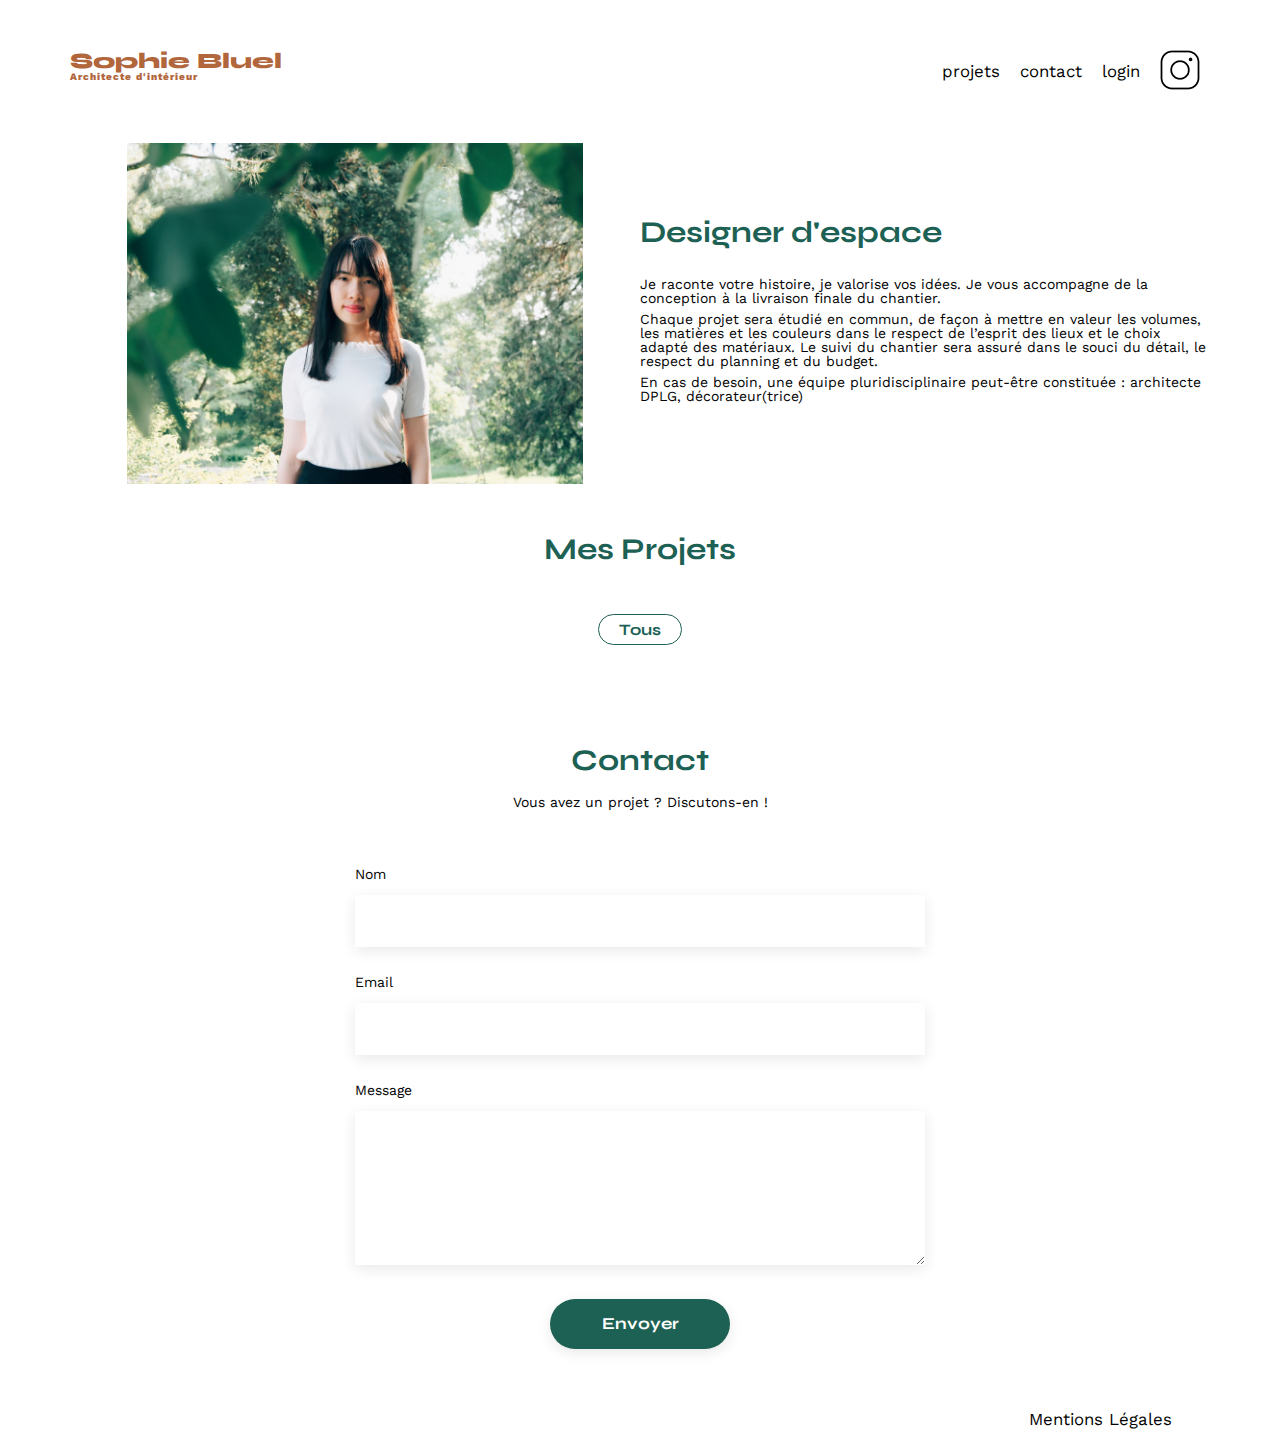
==== FrontEnd/index.html @ e81e1774 "first commit" ====
<!DOCTYPE html>
<html lang="fr">
<head>
	<meta charset="UTF-8">
	<title>Sophie Bluel - Architecte d'intérieur</title>
	<meta name="viewport" content="width=device-width, initial-scale=1.0">
	<link rel="preconnect" href="https://fonts.googleapis.com">
	<link rel="preconnect" href="https://fonts.gstatic.com" crossorigin>
	<link href="https://fonts.googleapis.com/css2?family=Syne:wght@700;800&family=Work+Sans&display=swap" rel="stylesheet">
	<meta name="description" content="">
	<link rel="stylesheet" href="./assets/style.css">
	<script type="module" src="./js/index.js" defer></script>
</head>
<body>
<header>
	<h1>Sophie Bluel <span>Architecte d'intérieur</span></h1>
	<nav>
		<ul>
			<li>projets</li>
			<li>contact</li>
			<li>login</li>
			<li><img src="./assets/icons/instagram.png" alt="Instagram"></li>
		</ul>
	</nav>
</header>
<main>
	<section id="introduction">
		<figure>
			<img src="./assets/images/sophie-bluel.png" alt="">
		</figure>
		<article>
			<h2>Designer d'espace</h2>
			<p>Je raconte votre histoire, je valorise vos idées. Je vous accompagne de la conception à la livraison finale du chantier.</p>
			<p>Chaque projet sera étudié en commun, de façon à mettre en valeur les volumes, les matières et les couleurs dans le respect de l’esprit des lieux et le choix adapté des matériaux. Le suivi du chantier sera assuré dans le souci du détail, le respect du planning et du budget.</p>
			<p>En cas de besoin, une équipe pluridisciplinaire peut-être constituée : architecte DPLG, décorateur(trice)</p>
		</article>
	</section>
	<section id="portfolio">
		<h2>Mes Projets</h2>
		<div class="button-project-box">
		<button class="button-project" id="0">Tous</button>
		</div>
		<div class="gallery">
		</div>
	</section>
	<section id="contact">
		<h2>Contact</h2>
		<p>Vous avez un projet ? Discutons-en !</p>
		<form action="#" method="post">
			<label for="name">Nom</label>
			<input type="text" name="name" id="name">
			<label for="email">Email</label>
			<input type="email" name="email" id="email">
			<label for="message">Message</label>
			<textarea name="message" id="message" cols="30" rows="10"></textarea>
			<input type="submit" value="Envoyer">
		</form>
	</section>
</main>

<footer>
	<nav>
		<ul>
			<li>Mentions Légales</li>
		</ul>
	</nav>
</footer>
</body>
</html>
---- FrontEnd/assets/style.css ----
/* http://meyerweb.com/eric/tools/css/reset/
   v2.0 | 20110126
   License: none (public domain)
*/

html, body, div, span, applet, object, iframe,
h1, h2, h3, h4, h5, h6, p, blockquote, pre,
a, abbr, acronym, address, big, cite, code,
del, dfn, em, img, ins, kbd, q, s, samp,
small, strike, strong, sub, sup, tt, var,
b, u, i, center,
dl, dt, dd, ol, ul, li,
fieldset, form, label, legend,
table, caption, tbody, tfoot, thead, tr, th, td,
article, aside, canvas, details, embed,
figure, figcaption, footer, header, hgroup,
menu, nav, output, ruby, section, summary,
time, mark, audio, video {
	margin: 0;
	padding: 0;
	border: 0;
	font-size: 100%;
	font: inherit;
	vertical-align: baseline;
}
/* HTML5 display-role reset for older browsers */
article, aside, details, figcaption, figure,
footer, header, hgroup, menu, nav, section {
	display: block;
}
body {
	line-height: 1;
}
ol, ul {
	list-style: none;
}
blockquote, q {
	quotes: none;
}
blockquote:before, blockquote:after,
q:before, q:after {
	content: '';
	content: none;
}
table {
	border-collapse: collapse;
	border-spacing: 0;
}
/** end reset css**/
body {
	max-width: 1140px;
	margin:auto;
	font-family: 'Work Sans' ;
	font-size: 14px;
}
header {
	display: flex;
	justify-content: space-between;
	margin: 50px 0
}
section {
	margin: 50px 0
}

h1{
	display: flex;
	flex-direction: column;
	font-family: 'Syne';
	font-size: 22px;
	font-weight: 800;
	color: #B1663C
}

h1 > span {
	font-family: 'Work Sans';
	font-size:10px;
	letter-spacing: 0.1em;
;
}

h2{
	font-family: 'Syne';
	font-weight: 700;
	font-size: 30px;
	color: #1D6154
}
nav ul {
	display: flex;
	align-items: center;
	list-style-type: none;

}
nav li {
	padding: 0 10px;
	font-size: 1.2em;
}

li:hover {
	color: #B1663C;
}
#introduction {
	display: flex;
	align-items: center;
}
#introduction figure {
	flex: 1
}
#introduction img {
	display: block;
	margin: auto;
	width: 80%;
}

#introduction article {
	flex: 1
}
#introduction h2 {
	margin-bottom: 1em;
}

#introduction p {
	margin-bottom: 0.5em;
}
#portfolio h2 {
	text-align: center;
	margin-bottom: 1em;
}
.gallery {
	width: 100%;
	display: grid;
	grid-template-columns: 1fr 1fr 1fr;
	grid-column-gap: 20px;
	grid-row-gap: 20px;
}

.gallery img {
	width: 100%;

}
#contact {
	width: 50%;
margin: auto;
}
#contact > * {
	text-align: center;

}
#contact h2{
	margin-bottom: 20px;
}
#contact form {
	text-align: left;
	margin-top:30px;
	display: flex;
	flex-direction: column;
}

#contact input {
	height: 50px;
	font-size: 1.2em;
	border: none;
	box-shadow: 0px 4px 14px rgba(0, 0, 0, 0.09);
}
#contact label {
	margin: 2em 0 1em 0;
}
#contact textarea {
	border: none;
	box-shadow: 0px 4px 14px rgba(0, 0, 0, 0.09);
}

input[type="submit"]{
	font-family: 'Syne';
	font-weight: 700;
	color: white;
	background-color: #1D6154;
	margin : 2em auto ;
	width: 180px;
	text-align: center;
	border-radius: 60px ;
}

footer nav ul {
	display: flex;
	justify-content: flex-end;
	margin: 2em
}

.button-project{
	border-radius: 60px;
	border-color: #1D6154;
	border: solid 1px;
	font-size: 16px;
	font-family: 'Syne';
	font-weight: 700;
	color: #1D6154;
	background-color: white;
	padding: 5px 20px 5px 20px;
	cursor: pointer;

}

.button-project:hover{
	background-color: #1D6154;
	color: white;
}

.button-project:focus{
	background-color: #1D6154;
	color: white;
}

.button-project-box{
	margin: 50px 0px;
	display: flex;
	justify-content: center;
	gap: 15px;
}
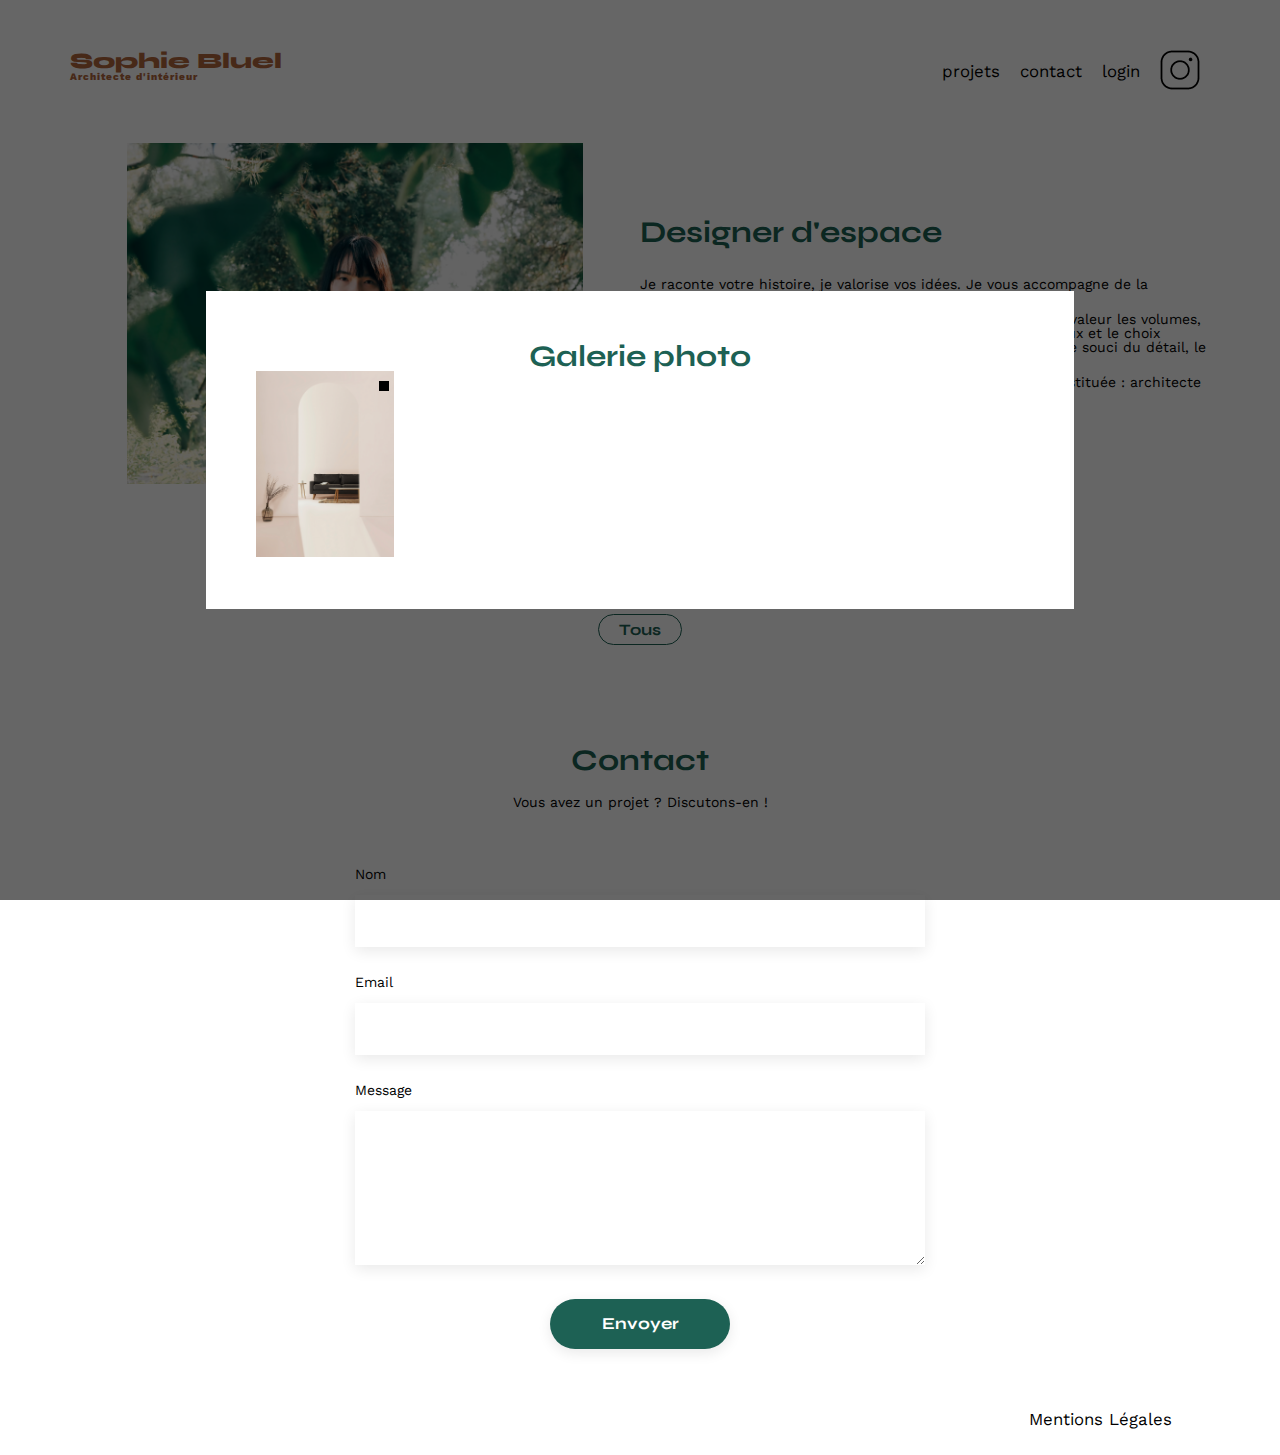
==== commit a5786ed7: "modal" ====
--- a/FrontEnd/index.html
+++ b/FrontEnd/index.html
@@ -6,19 +6,32 @@
 	<meta name="viewport" content="width=device-width, initial-scale=1.0">
 	<link rel="preconnect" href="https://fonts.googleapis.com">
 	<link rel="preconnect" href="https://fonts.gstatic.com" crossorigin>
+	<link
+	rel="stylesheet"
+	href="https://cdnjs.cloudflare.com/ajax/libs/font-awesome/6.2.1/css/all.min.css"
+	integrity="sha512-MV7K8+y+gLIBoVD59lQIYicR65iaqukzvf/nwasF0nqhPay5w/9lJmVM2hMDcnK1OnMGCdVK+iQrJ7lzPJQd1w=="
+	crossorigin="anonymous"
+	referrerpolicy="no-referrer"
+  />
 	<link href="https://fonts.googleapis.com/css2?family=Syne:wght@700;800&family=Work+Sans&display=swap" rel="stylesheet">
 	<meta name="description" content="">
 	<link rel="stylesheet" href="./assets/style.css">
 	<script type="module" src="./js/index.js" defer></script>
 </head>
 <body>
+	<section class="edition-box" id="edition-box">
+		<i class="fa-regular fa-pen-to-square edition"></i>
+		<p class="edition">Mode édition</p>
+	</section>
 <header>
 	<h1>Sophie Bluel <span>Architecte d'intérieur</span></h1>
 	<nav>
 		<ul>
 			<li>projets</li>
 			<li>contact</li>
+			<a href="/login.html">
 			<li>login</li>
+			</a>
 			<li><img src="./assets/icons/instagram.png" alt="Instagram"></li>
 		</ul>
 	</nav>
@@ -57,7 +70,22 @@
 		</form>
 	</section>
 </main>
-
+<section class="modal-overlay">
+	<div class="modal">
+		<div class="close">
+			<i class="fa-solid fa-xmark"></i>
+		</div>
+		<h2  class="modal-title">Galerie photo</h2>
+		<div class="modal-galerie">
+		<figure class="modal-work">
+			<div class="delete">
+			<i class="fa-solid fa-trash-can"></i>
+			</div>
+			<img class="work-img" src="assets/images/villa-ferneze.png" alt="">
+		</figure>
+		</div>
+	</div>
+</section>
 <footer>
 	<nav>
 		<ul>
--- a/FrontEnd/assets/style.css
+++ b/FrontEnd/assets/style.css
@@ -52,6 +52,7 @@
 	margin:auto;
 	font-family: 'Work Sans' ;
 	font-size: 14px;
+	position: relative;
 }
 header {
 	display: flex;
@@ -97,6 +98,7 @@
 
 li:hover {
 	color: #B1663C;
+	cursor: pointer;
 }
 #introduction {
 	display: flex;
@@ -215,4 +217,86 @@
 	display: flex;
 	justify-content: center;
 	gap: 15px;
-}+}
+
+a {
+	text-decoration: none;
+	color: black;
+}
+
+.edition-box{
+	display: flex;
+	flex-direction: row;
+	align-items: center;
+	justify-content: center;
+	gap: 10px;
+	background-color: black;
+	margin: 0px;
+	height: 40px;
+	position: fixed;
+	top: 0px;
+	left: 0px;
+	width: 100%;
+}
+#edition-box{
+	display: none;
+}
+.edition{
+	color: white;
+	font-weight: 400;
+	font-size: 16px;
+}
+
+.modal-overlay{
+	display: flex;
+	height: 100%;
+	width: 100%;
+	position: fixed;
+	margin: 0px;
+	top: 0px;
+	left: 0px;
+	background-color: rgba(0, 0, 0, 0.6);
+	justify-content: center;
+	align-items: center;
+	
+}
+
+.modal{
+	height: auto;
+	width: 60%;
+	background-color: white;
+	padding: 50px;
+	text-align: center;
+}
+
+.close{
+	display: flex;
+	justify-content: flex-end;
+	width: 100%;
+	
+}
+
+.delete{
+	position: absolute;
+	top: 10px;
+	right: 5px;
+	background-color: black;
+	color: white;
+	padding: 5px;
+}
+
+.modal-galerie{
+	display: flex;
+	flex-wrap: wrap;
+	gap: 20px;
+}
+.modal-work{
+	position: relative;
+	width: 18%;
+}
+.work-img{
+	width: 100%;
+}
+
+
+
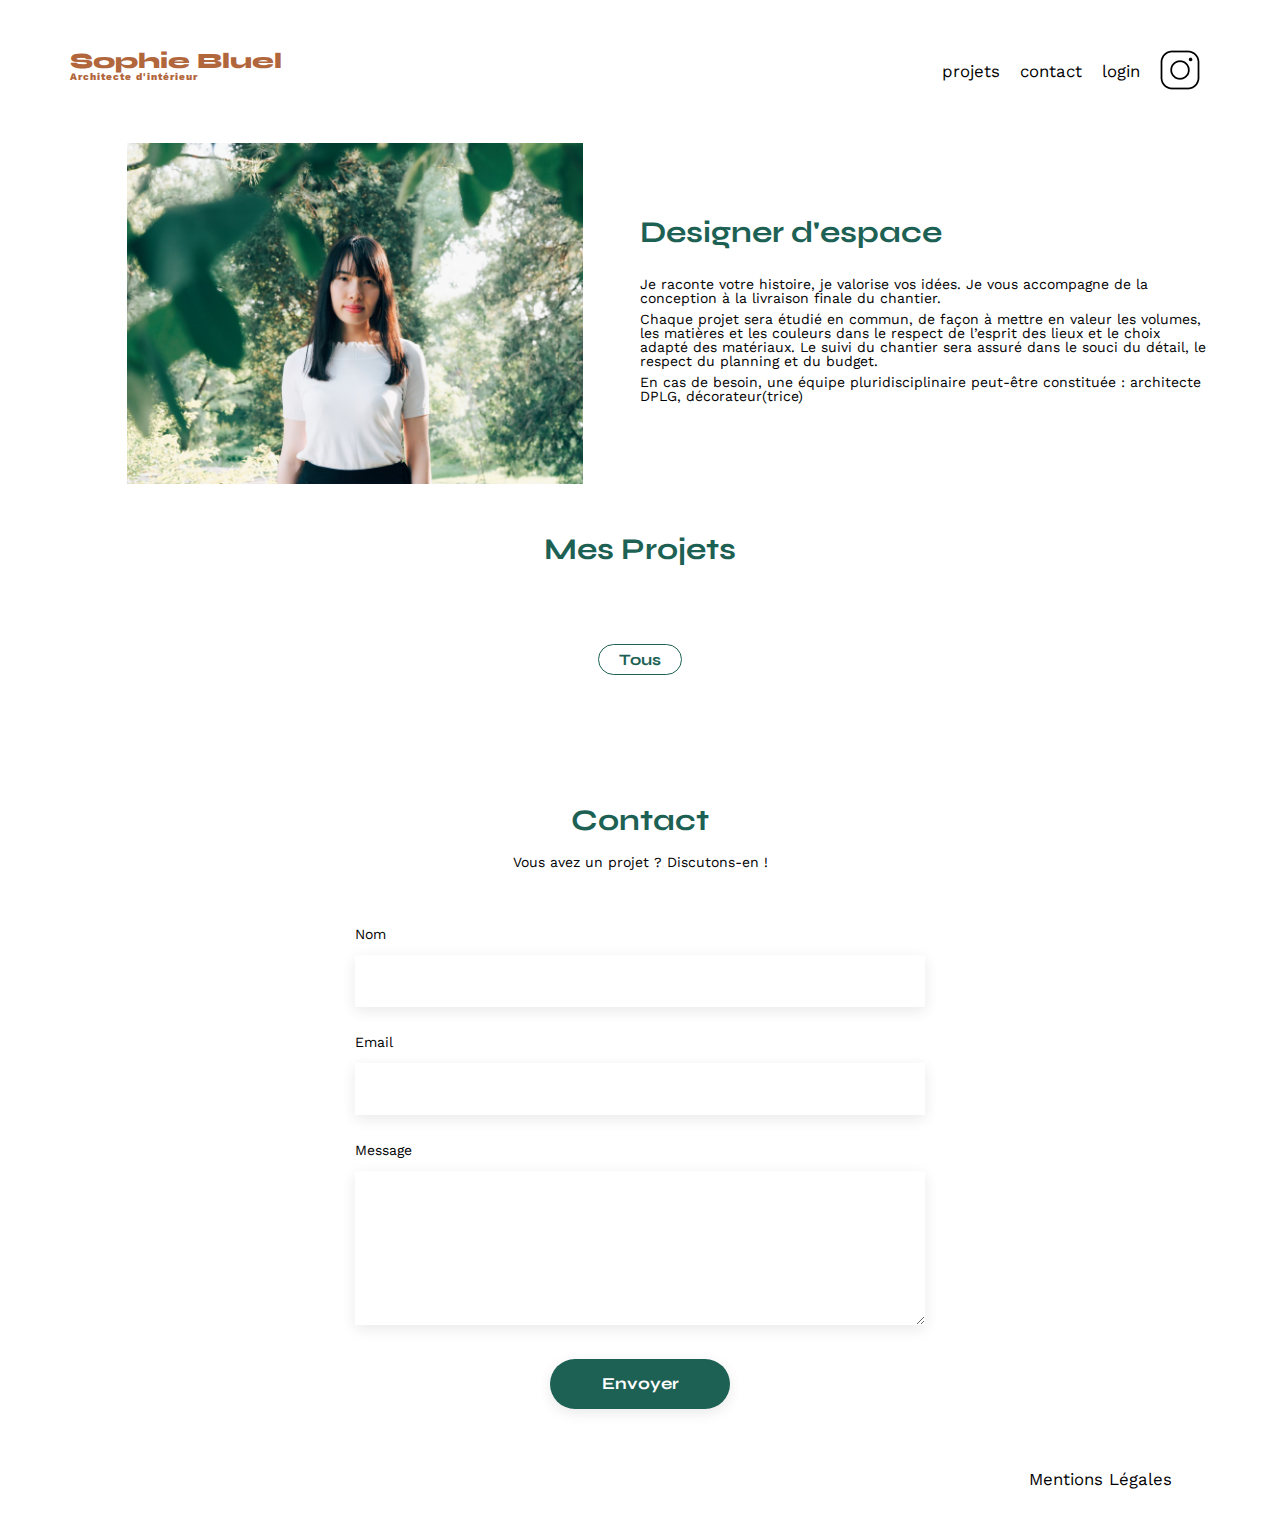
==== commit 94136cf1: "logout + ouverture fermeture modal" ====
--- a/FrontEnd/index.html
+++ b/FrontEnd/index.html
@@ -20,17 +20,19 @@
 </head>
 <body>
 	<section class="edition-box" id="edition-box">
+		<div class="open">
 		<i class="fa-regular fa-pen-to-square edition"></i>
 		<p class="edition">Mode édition</p>
+		</div>
 	</section>
 <header>
 	<h1>Sophie Bluel <span>Architecte d'intérieur</span></h1>
 	<nav>
 		<ul>
-			<li>projets</li>
+			<li class="projet">projets</li>
 			<li>contact</li>
 			<a href="/login.html">
-			<li>login</li>
+			<li id="logout">login</li>
 			</a>
 			<li><img src="./assets/icons/instagram.png" alt="Instagram"></li>
 		</ul>
@@ -49,7 +51,13 @@
 		</article>
 	</section>
 	<section id="portfolio">
+		<div class="project-conteneur">
 		<h2>Mes Projets</h2>
+		<div class="project-conteneur-login">
+		<i class="fa-regular fa-pen-to-square "></i>
+		<p>modifier</p>
+		</div>
+		</div>
 		<div class="button-project-box">
 		<button class="button-project" id="0">Tous</button>
 		</div>
--- a/FrontEnd/assets/style.css
+++ b/FrontEnd/assets/style.css
@@ -125,7 +125,6 @@
 }
 #portfolio h2 {
 	text-align: center;
-	margin-bottom: 1em;
 }
 .gallery {
 	width: 100%;
@@ -213,7 +212,7 @@
 }
 
 .button-project-box{
-	margin: 50px 0px;
+	margin: 80px 0px;
 	display: flex;
 	justify-content: center;
 	gap: 15px;
@@ -229,7 +228,6 @@
 	flex-direction: row;
 	align-items: center;
 	justify-content: center;
-	gap: 10px;
 	background-color: black;
 	margin: 0px;
 	height: 40px;
@@ -245,10 +243,17 @@
 	color: white;
 	font-weight: 400;
 	font-size: 16px;
-}
+	cursor: pointer;
+}
+
+.open{
+	display: flex;
+	gap: 10px;
+}
+
 
 .modal-overlay{
-	display: flex;
+	display: none;
 	height: 100%;
 	width: 100%;
 	position: fixed;
@@ -299,4 +304,21 @@
 }
 
 
-
+.fa-xmark{
+	cursor: pointer;
+}
+
+.project-conteneur{
+	display: flex;
+	flex-direction: row;
+	justify-content: center;
+	align-items: center;
+}
+
+.project-conteneur-login{
+	display: none;
+	margin-left: 30px;
+	gap: 10px;
+	cursor: pointer;
+}
+
